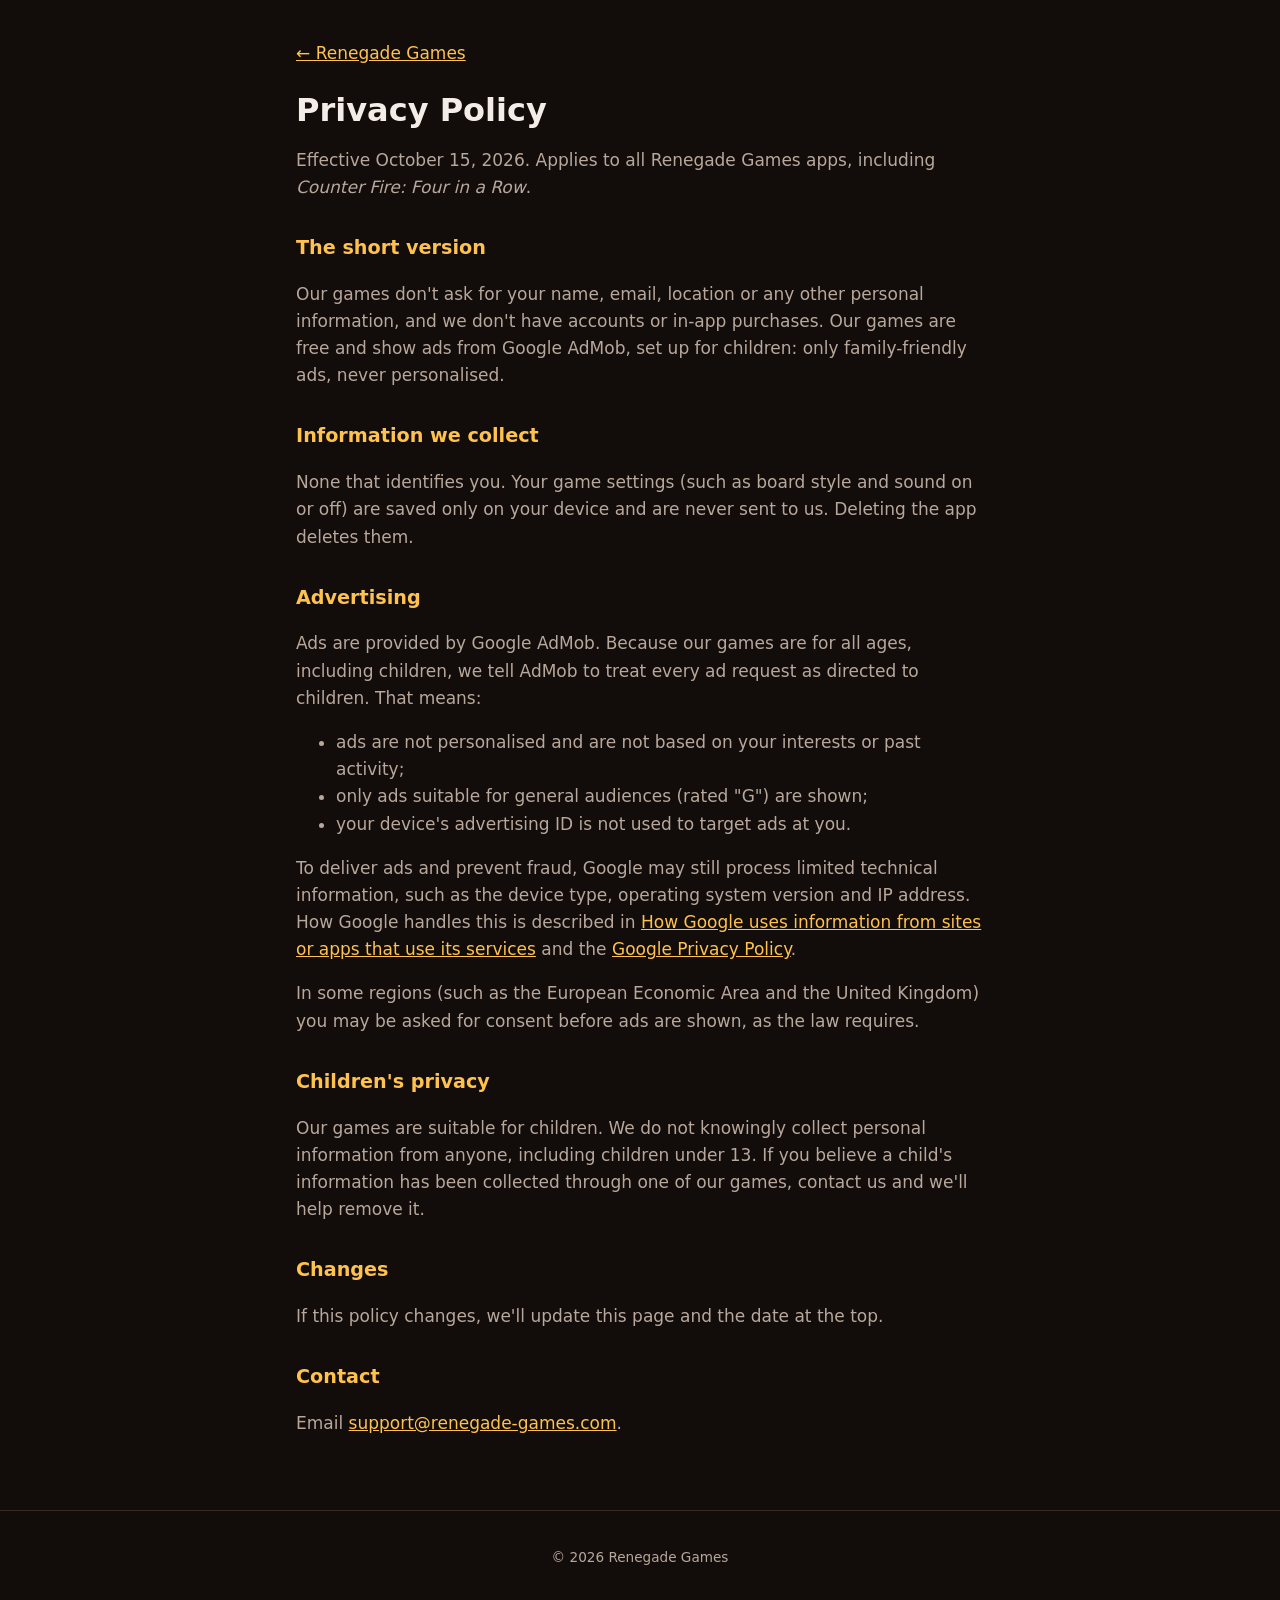
==== privacy.html @ 84af5c5f "Renegade Games one-page site with privacy policy Co-Authored-By: Claude Opus 5.5 <noreply@anthropic." ====
<!doctype html>
<html lang="en">
<head>
<meta charset="utf-8">
<meta name="viewport" content="width=device-width, initial-scale=1">
<title>Privacy Policy · Renegade Games</title>
<link rel="stylesheet" href="style.css">
</head>
<body>
<main class="doc">
  <a class="back" href="./">← Renegade Games</a>
  <h1>Privacy Policy</h1>
  <p>Effective October 15, 2026. Applies to all Renegade Games apps, including <em>Counter Fire: Four in a Row</em>.</p>

  <h2>The short version</h2>
  <p>
    Our games don't ask for your name, email, location or any other personal information, and we
    don't have accounts or in-app purchases. Our games are free and show ads from Google AdMob,
    set up for children: only family-friendly ads, never personalised.
  </p>

  <h2>Information we collect</h2>
  <p>
    None that identifies you. Your game settings (such as board style and sound on or off) are
    saved only on your device and are never sent to us. Deleting the app deletes them.
  </p>

  <h2>Advertising</h2>
  <p>
    Ads are provided by Google AdMob. Because our games are for all ages, including children, we tell
    AdMob to treat every ad request as directed to children. That means:
  </p>
  <ul>
    <li>ads are not personalised and are not based on your interests or past activity;</li>
    <li>only ads suitable for general audiences (rated "G") are shown;</li>
    <li>your device's advertising ID is not used to target ads at you.</li>
  </ul>
  <p>
    To deliver ads and prevent fraud, Google may still process limited technical information, such
    as the device type, operating system version and IP address. How Google handles this is
    described in <a href="https://policies.google.com/technologies/partner-sites">How Google uses
    information from sites or apps that use its services</a> and the
    <a href="https://policies.google.com/privacy">Google Privacy Policy</a>.
  </p>
  <p>
    In some regions (such as the European Economic Area and the United Kingdom) you may be asked
    for consent before ads are shown, as the law requires.
  </p>

  <h2>Children's privacy</h2>
  <p>
    Our games are suitable for children. We do not knowingly collect personal information from
    anyone, including children under 13. If you believe a child's information has been collected
    through one of our games, contact us and we'll help remove it.
  </p>

  <h2>Changes</h2>
  <p>
    If this policy changes, we'll update this page and the date at the top.
  </p>

  <h2>Contact</h2>
  <p>Email <a href="mailto:support@renegade-games.com">support@renegade-games.com</a>.</p>
</main>
<footer>
  <p class="small">© 2026 Renegade Games</p>
</footer>
</body>
</html>
---- style.css ----
:root {
  --bg: #120c0a;
  --panel: #1e1512;
  --line: #3a2a22;
  --text: #f4ece6;
  --muted: #b8a89c;
  --fire: #ff7a1a;
  --fire-hot: #ffc24d;
}

* { box-sizing: border-box; }

body {
  margin: 0;
  background: var(--bg);
  color: var(--text);
  font: 17px/1.6 system-ui, -apple-system, "Segoe UI", Roboto, sans-serif;
}

a { color: var(--fire-hot); }

.hero {
  padding: 72px 16px 48px;
  text-align: center;
  background: radial-gradient(ellipse at 50% 120%, rgba(255, 122, 26, 0.35), transparent 65%);
  border-bottom: 1px solid var(--line);
}

.hero h1 {
  margin: 0;
  font-size: clamp(2.4rem, 8vw, 4rem);
  letter-spacing: 0.04em;
  text-transform: uppercase;
  line-height: 1.1;
}

.hero h1 span {
  background: linear-gradient(180deg, var(--fire-hot), var(--fire));
  -webkit-background-clip: text;
  background-clip: text;
  color: transparent;
}

.hero p { margin: 12px 0 0; color: var(--muted); font-size: 1.15rem; }

main { max-width: 960px; margin: 0 auto; padding: 40px 16px 56px; }

.section-title {
  margin: 0 0 20px;
  font-size: 0.9rem;
  letter-spacing: 0.15em;
  text-transform: uppercase;
  color: var(--muted);
}

.games { display: grid; gap: 24px; }

.game {
  display: grid;
  grid-template-columns: minmax(0, 260px) 1fr;
  gap: 28px;
  padding: 20px;
  background: var(--panel);
  border: 1px solid var(--line);
  border-radius: 16px;
}

.game img {
  width: 100%;
  height: auto;
  border-radius: 10px;
  display: block;
}

.game h3 { margin: 4px 0 8px; font-size: 1.6rem; line-height: 1.2; }
.game p { margin: 0 0 16px; color: var(--muted); }

.tags { display: flex; flex-wrap: wrap; gap: 8px; margin: 0 0 20px; padding: 0; list-style: none; }
.tags li {
  padding: 2px 12px;
  border: 1px solid var(--line);
  border-radius: 999px;
  font-size: 0.85rem;
  color: var(--muted);
}

.stores { display: flex; flex-wrap: wrap; gap: 12px; }
.store {
  display: inline-block;
  padding: 10px 20px;
  border-radius: 10px;
  font-weight: 600;
  text-decoration: none;
  background: linear-gradient(180deg, var(--fire-hot), var(--fire));
  color: #1a0d05;
}
.store.soon {
  background: transparent;
  border: 1px dashed var(--fire);
  color: var(--fire-hot);
}

footer {
  padding: 32px 16px 40px;
  text-align: center;
  border-top: 1px solid var(--line);
  color: var(--muted);
}
footer p { margin: 4px 0; }
.small { font-size: 0.85rem; }

/* Privacy policy page */
.doc { max-width: 720px; margin: 0 auto; padding: 40px 16px 56px; }
.doc h1 { font-size: 2rem; line-height: 1.2; margin: 0 0 4px; }
.doc h2 { font-size: 1.2rem; margin: 32px 0 8px; color: var(--fire-hot); }
.doc p, .doc li { color: var(--muted); }
.doc .back { display: inline-block; margin-bottom: 24px; }

@media (max-width: 640px) {
  .game { grid-template-columns: 1fr; }
  .game img { max-width: 280px; margin: 0 auto; }
}
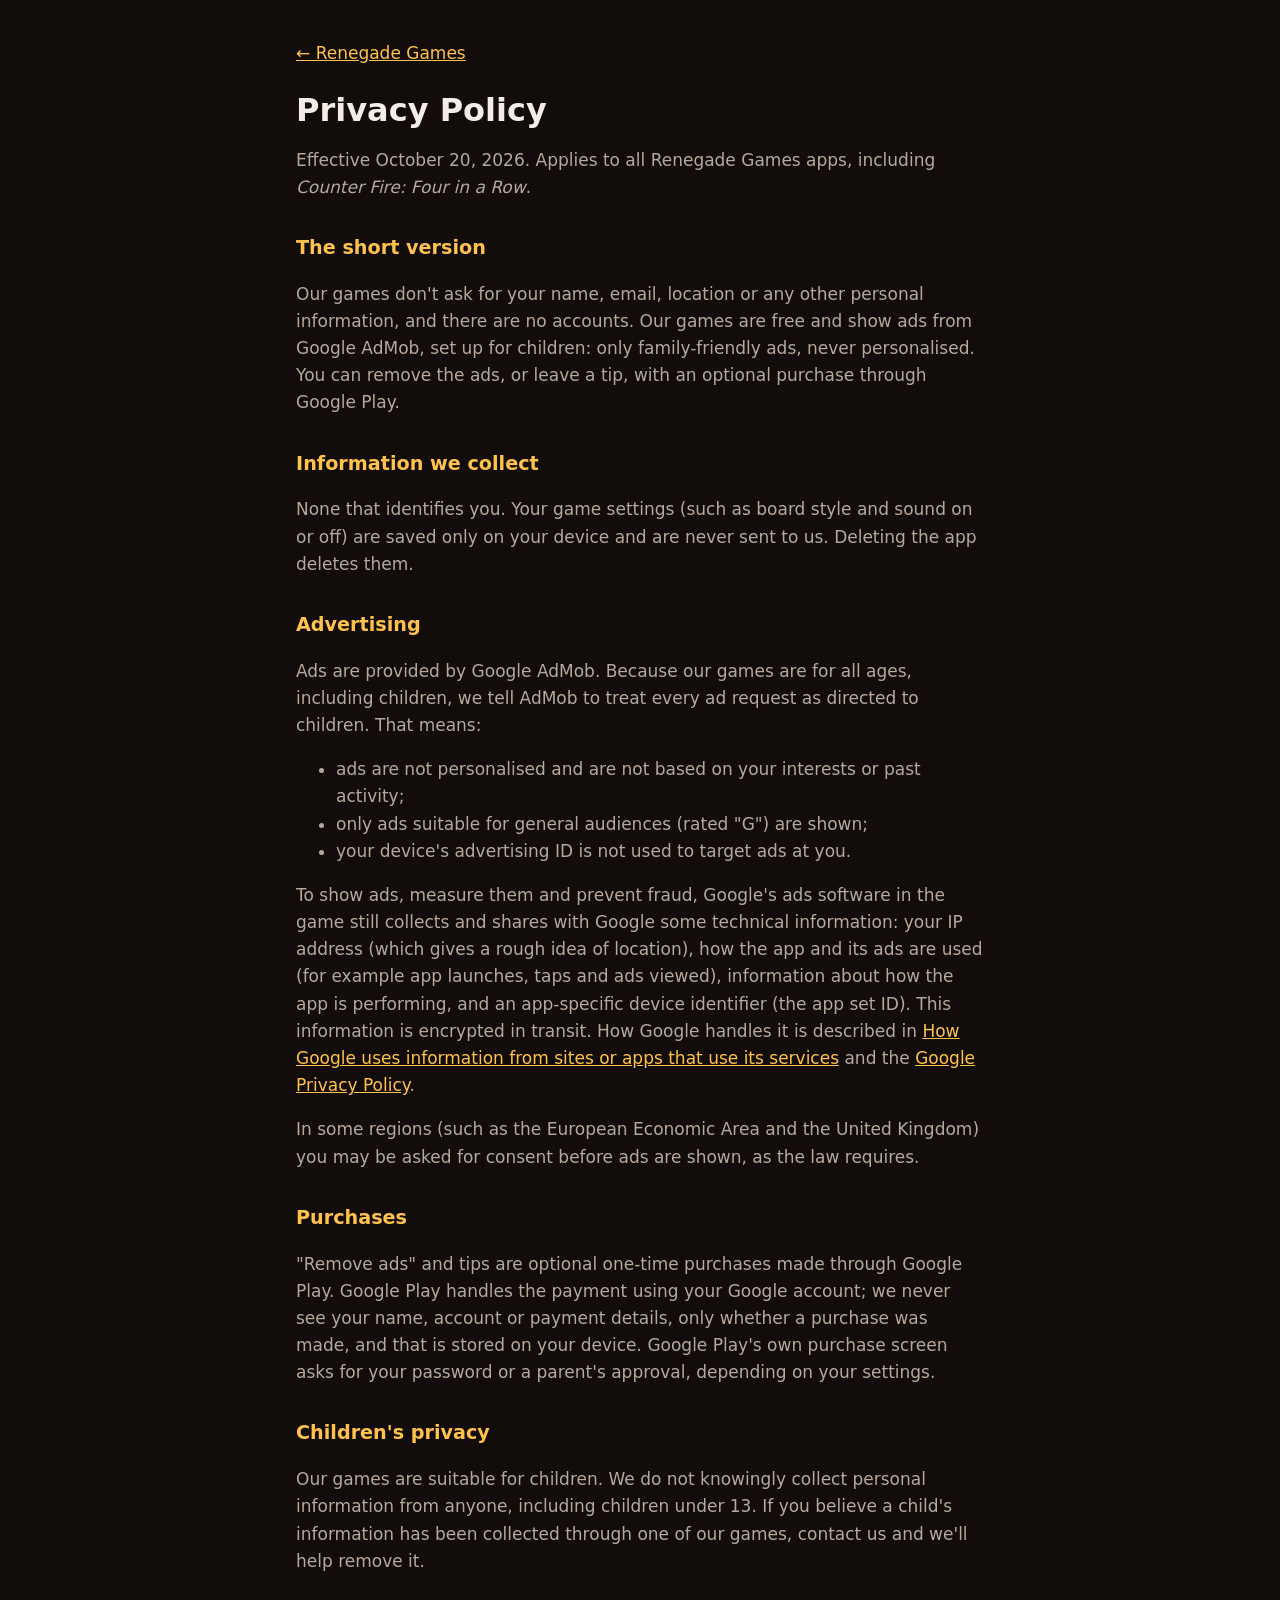
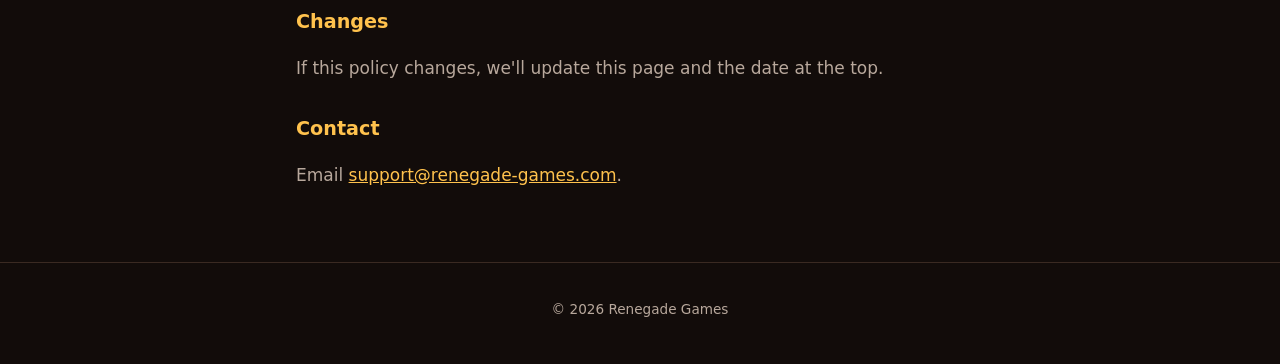
==== commit 68eaf33b: "Privacy policy: optional Google Play purchases, and the ads SDK's data listed as in the Data safety " ====
--- a/privacy.html
+++ b/privacy.html
@@ -10,13 +10,14 @@
 <main class="doc">
   <a class="back" href="./">← Renegade Games</a>
   <h1>Privacy Policy</h1>
-  <p>Effective October 15, 2026. Applies to all Renegade Games apps, including <em>Counter Fire: Four in a Row</em>.</p>
+  <p>Effective October 20, 2026. Applies to all Renegade Games apps, including <em>Counter Fire: Four in a Row</em>.</p>
 
   <h2>The short version</h2>
   <p>
-    Our games don't ask for your name, email, location or any other personal information, and we
-    don't have accounts or in-app purchases. Our games are free and show ads from Google AdMob,
-    set up for children: only family-friendly ads, never personalised.
+    Our games don't ask for your name, email, location or any other personal information, and
+    there are no accounts. Our games are free and show ads from Google AdMob, set up for children:
+    only family-friendly ads, never personalised. You can remove the ads, or leave a tip, with an
+    optional purchase through Google Play.
   </p>
 
   <h2>Information we collect</h2>
@@ -36,8 +37,11 @@
     <li>your device's advertising ID is not used to target ads at you.</li>
   </ul>
   <p>
-    To deliver ads and prevent fraud, Google may still process limited technical information, such
-    as the device type, operating system version and IP address. How Google handles this is
+    To show ads, measure them and prevent fraud, Google's ads software in the game still collects
+    and shares with Google some technical information: your IP address (which gives a rough idea
+    of location), how the app and its ads are used (for example app launches, taps and ads
+    viewed), information about how the app is performing, and an app-specific device identifier
+    (the app set ID). This information is encrypted in transit. How Google handles it is
     described in <a href="https://policies.google.com/technologies/partner-sites">How Google uses
     information from sites or apps that use its services</a> and the
     <a href="https://policies.google.com/privacy">Google Privacy Policy</a>.
@@ -45,6 +49,14 @@
   <p>
     In some regions (such as the European Economic Area and the United Kingdom) you may be asked
     for consent before ads are shown, as the law requires.
+  </p>
+
+  <h2>Purchases</h2>
+  <p>
+    "Remove ads" and tips are optional one-time purchases made through Google Play. Google Play
+    handles the payment using your Google account; we never see your name, account or payment
+    details, only whether a purchase was made, and that is stored on your device. Google Play's
+    own purchase screen asks for your password or a parent's approval, depending on your settings.
   </p>
 
   <h2>Children's privacy</h2>
